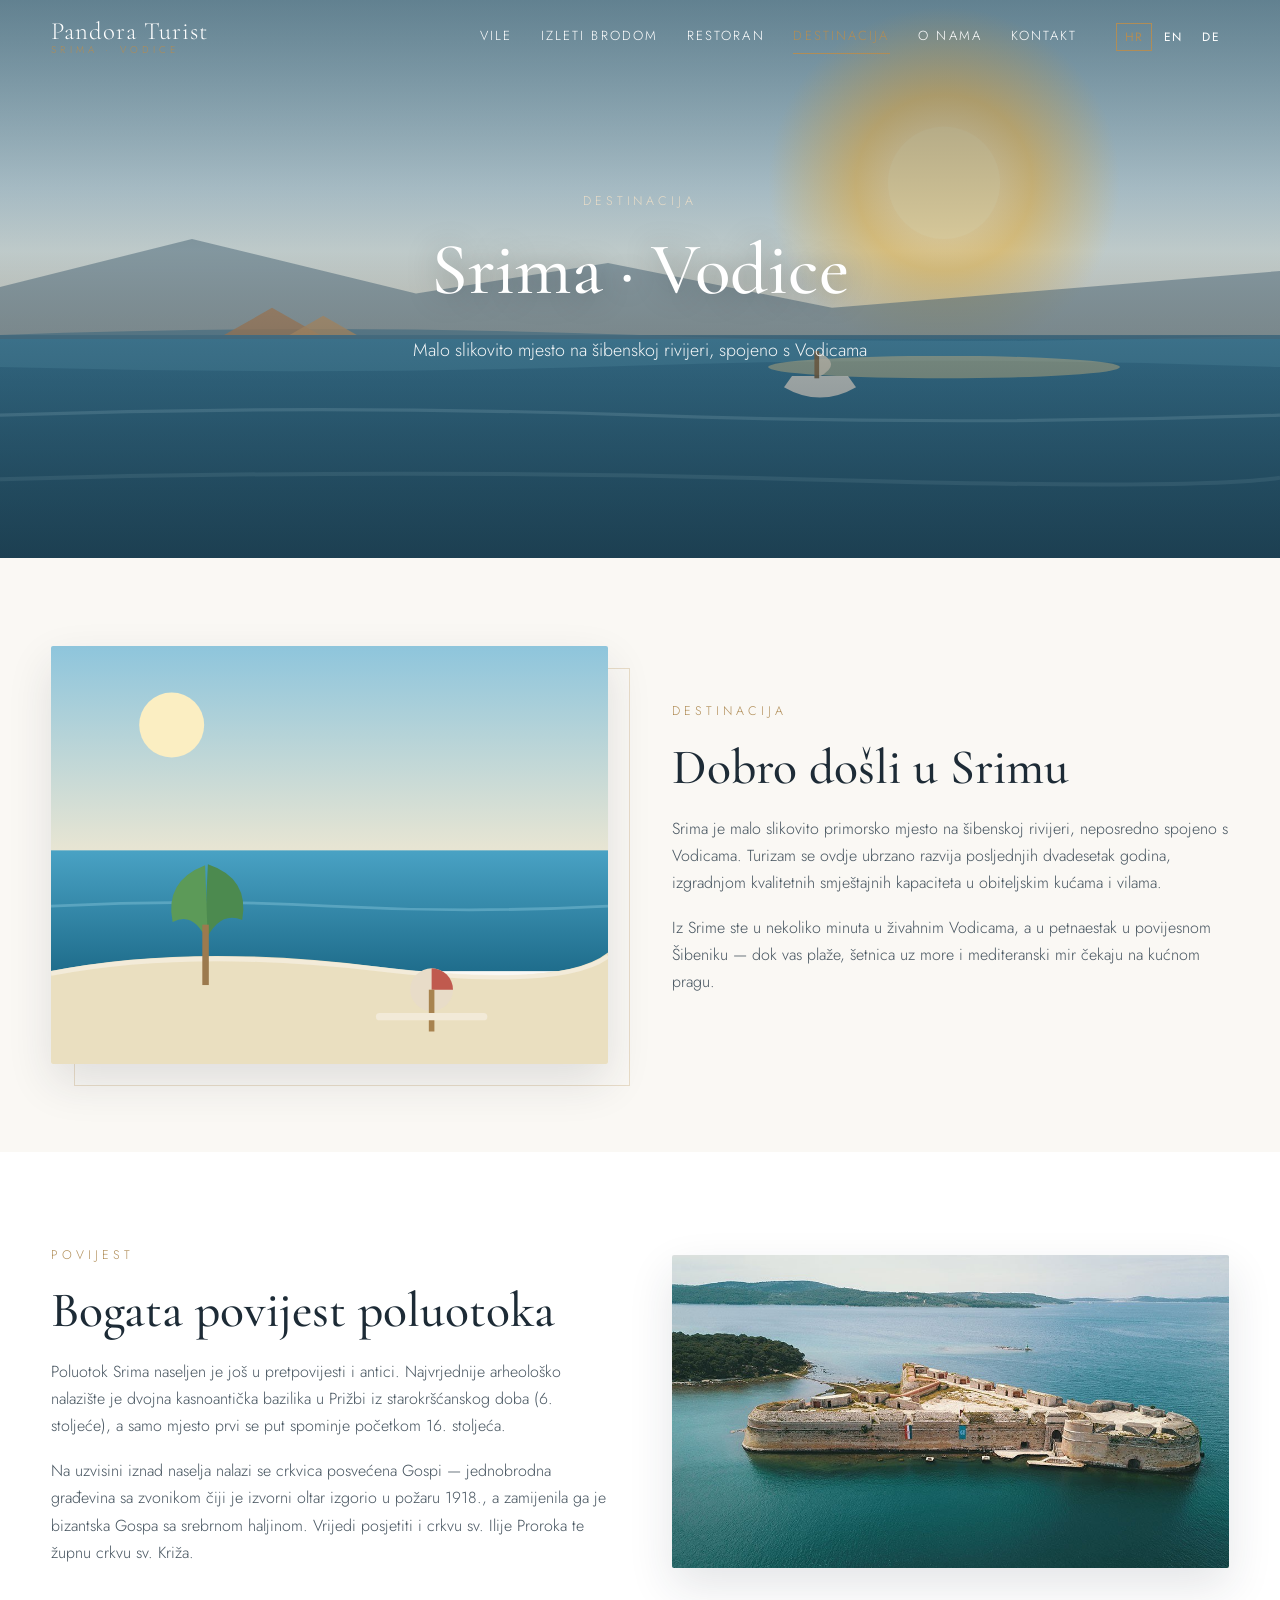
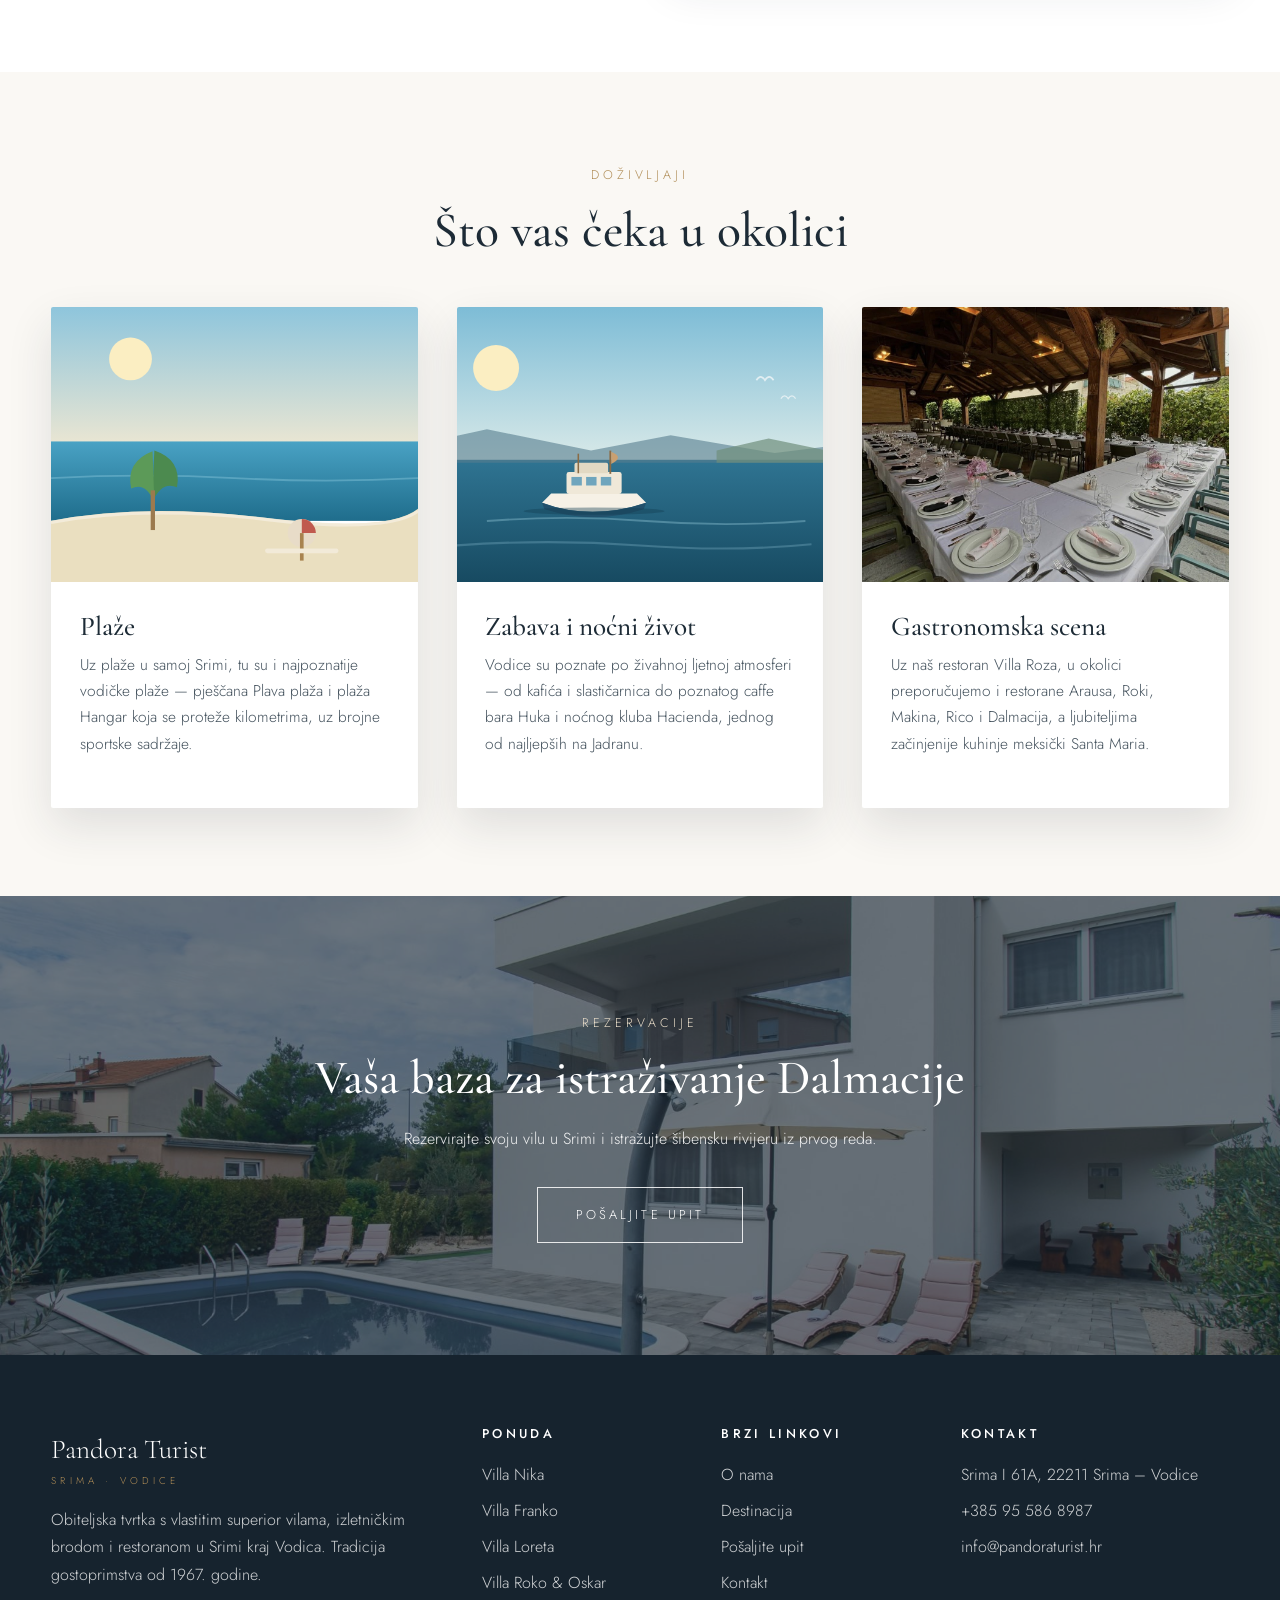
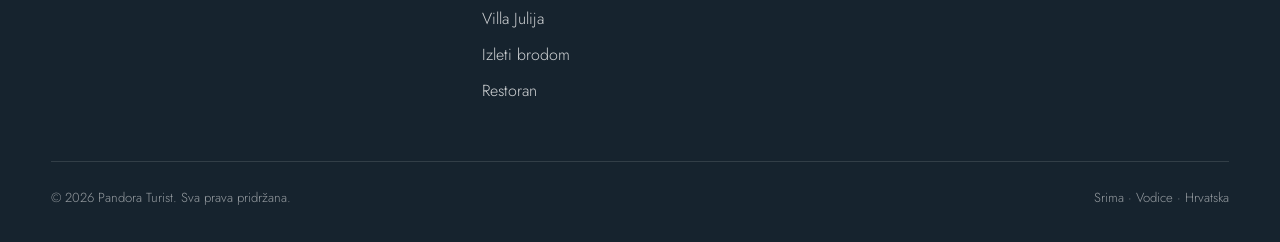
==== destinacija.html @ 19f094d0 "Dodane stranice Destinacija Srima-Vodice i O nama - destinacija.html: o Srimi, povijest poluotoka (b" ====
<!DOCTYPE html>
<html lang="hr">
<head>
  <meta charset="UTF-8">
  <meta name="viewport" content="width=device-width, initial-scale=1.0">
  <title>Destinacija Srima – Vodice | Pandora Turist</title>
  <meta name="description" content="Upoznajte Srimu i Vodice: povijest poluotoka, starokršćanska bazilika u Prižbi, plaže Plava plaža i Hangar, zabava, noćni život i gastronomska ponuda.">
  <link rel="icon" href="data:image/svg+xml,%3Csvg xmlns='http://www.w3.org/2000/svg' viewBox='0 0 32 32'%3E%3Crect width='32' height='32' fill='%2316232e'/%3E%3Ctext x='16' y='23' font-family='Georgia' font-size='20' fill='%23b08d57' text-anchor='middle'%3EP%3C/text%3E%3C/svg%3E">
  <link rel="preconnect" href="https://fonts.googleapis.com">
  <link rel="preconnect" href="https://fonts.gstatic.com" crossorigin>
  <link href="https://fonts.googleapis.com/css2?family=Cormorant+Garamond:ital,wght@0,400;0,500;0,600;1,400&family=Jost:wght@300;400;500&display=swap" rel="stylesheet">
  <link rel="stylesheet" href="css/style.css">
</head>
<body>

  <header class="site-header">
    <div class="container header-inner">
      <a class="brand" href="index.html">
        <span class="brand-name">Pandora Turist</span>
        <span class="brand-sub">Srima · Vodice</span>
      </a>
      <nav class="main-nav" id="main-nav">
        <a href="index.html#vile" data-i18n="nav.villas">Vile</a>
        <a href="izleti-brodom.html" data-i18n="nav.boat">Izleti brodom</a>
        <a href="restoran-villa-roza.html" data-i18n="nav.restaurant">Restoran</a>
        <a href="destinacija.html" class="active" data-i18n="nav.dest">Destinacija</a>
        <a href="o-nama.html" data-i18n="nav.about">O nama</a>
        <a href="index.html#kontakt" data-i18n="nav.contact">Kontakt</a>
        <div class="lang-switch">
          <button type="button" data-lang="hr">HR</button>
          <button type="button" data-lang="en">EN</button>
          <button type="button" data-lang="de">DE</button>
        </div>
      </nav>
      <button class="nav-toggle" aria-label="Izbornik">☰</button>
    </div>
  </header>

  <section class="hero hero-page">
    <div class="hero-media">
      <img src="assets/img/hero-srima.svg" alt="More u Srimi">
    </div>
    <div class="hero-content">
      <span class="eyebrow" data-i18n="nav.dest">Destinacija</span>
      <h1>Srima · Vodice</h1>
      <p data-i18n="dp.hero.sub">Malo slikovito mjesto na šibenskoj rivijeri, spojeno s Vodicama</p>
    </div>
  </section>

  <section>
    <div class="container split reveal">
      <div class="media">
        <div class="frame"><img src="assets/img/beach.svg" alt="Plaža u Srimi" loading="lazy"></div>
      </div>
      <div class="text">
        <span class="eyebrow" data-i18n="nav.dest">Destinacija</span>
        <h2 class="section-title" data-i18n="dp.intro.title">Dobro došli u Srimu</h2>
        <p data-i18n="dp.intro.p1">Srima je malo slikovito primorsko mjesto na šibenskoj rivijeri, neposredno spojeno s Vodicama. Turizam se ovdje ubrzano razvija posljednjih dvadesetak godina, izgradnjom kvalitetnih smještajnih kapaciteta u obiteljskim kućama i vilama.</p>
        <p data-i18n="dp.intro.p2">Iz Srime ste u nekoliko minuta u živahnim Vodicama, a u petnaestak u povijesnom Šibeniku — dok vas plaže, šetnica uz more i mediteranski mir čekaju na kućnom pragu.</p>
      </div>
    </div>
  </section>

  <section style="background:#fff;">
    <div class="container split reverse reveal">
      <div class="media">
        <div class="frame"><img src="assets/img/izleti/tvrdava-sv-nikole.jpg" alt="Tvrđava sv. Nikole" loading="lazy"></div>
      </div>
      <div class="text">
        <span class="eyebrow" data-i18n="dp.hist.eyebrow">Povijest</span>
        <h2 class="section-title" data-i18n="dp.hist.title">Bogata povijest poluotoka</h2>
        <p data-i18n="dp.hist.p1">Poluotok Srima naseljen je još u pretpovijesti i antici. Najvrjednije arheološko nalazište je dvojna kasnoantička bazilika u Prižbi iz starokršćanskog doba (6. stoljeće), a samo mjesto prvi se put spominje početkom 16. stoljeća.</p>
        <p data-i18n="dp.hist.p2">Na uzvisini iznad naselja nalazi se crkvica posvećena Gospi — jednobrodna građevina sa zvonikom čiji je izvorni oltar izgorio u požaru 1918., a zamijenila ga je bizantska Gospa sa srebrnom haljinom. Vrijedi posjetiti i crkvu sv. Ilije Proroka te župnu crkvu sv. Križa.</p>
      </div>
    </div>
  </section>

  <section>
    <div class="container">
      <div class="center reveal">
        <span class="eyebrow" data-i18n="dp.exp.eyebrow">Doživljaji</span>
        <h2 class="section-title" data-i18n="dp.exp.title">Što vas čeka u okolici</h2>
      </div>
      <div class="cards">
        <article class="card reveal">
          <div class="card-media"><img src="assets/img/beach.svg" alt="Plaže u Vodicama" loading="lazy"></div>
          <div class="card-body">
            <h3 data-i18n="dp.c1.title">Plaže</h3>
            <p data-i18n="dp.c1.text">Uz plaže u samoj Srimi, tu su i najpoznatije vodičke plaže — pješčana Plava plaža i plaža Hangar koja se proteže kilometrima, uz brojne sportske sadržaje.</p>
          </div>
        </article>
        <article class="card reveal">
          <div class="card-media"><img src="assets/img/boat.svg" alt="Zabava u Vodicama" loading="lazy"></div>
          <div class="card-body">
            <h3 data-i18n="dp.c2.title">Zabava i noćni život</h3>
            <p data-i18n="dp.c2.text">Vodice su poznate po živahnoj ljetnoj atmosferi — od kafića i slastičarnica do poznatog caffe bara Huka i noćnog kluba Hacienda, jednog od najljepših na Jadranu.</p>
          </div>
        </article>
        <article class="card reveal">
          <div class="card-media"><img src="assets/img/restoran/terasa.jpg" alt="Gastronomija u Srimi" loading="lazy"></div>
          <div class="card-body">
            <h3 data-i18n="dp.c3.title">Gastronomska scena</h3>
            <p data-i18n="dp.c3.text">Uz naš restoran Villa Roza, u okolici preporučujemo i restorane Arausa, Roki, Makina, Rico i Dalmacija, a ljubiteljima začinjenije kuhinje meksički Santa Maria.</p>
          </div>
        </article>
      </div>
    </div>
  </section>

  <section class="dark-band">
    <div class="band-media">
      <img src="assets/img/nika/nika-01.jpg" alt="Villa s bazenom u Srimi" loading="lazy">
    </div>
    <div class="container reveal">
      <span class="eyebrow" data-i18n="book.eyebrow">Rezervacije</span>
      <h2 data-i18n="dp.cta.title">Vaša baza za istraživanje Dalmacije</h2>
      <p data-i18n="dp.cta.text">Rezervirajte svoju vilu u Srimi i istražujte šibensku rivijeru iz prvog reda.</p>
      <a class="btn btn-light" href="index.html#upit" data-i18n="nav.book">Pošaljite upit</a>
    </div>
  </section>

  <footer class="site-footer">
    <div class="container">
      <div class="footer-grid">
        <div>
          <span class="brand-name">Pandora Turist</span>
          <span class="brand-sub">Srima · Vodice</span>
          <p data-i18n="footer.blurb">Obiteljska tvrtka s vlastitim superior vilama, izletničkim brodom i restoranom u Srimi kraj Vodica. Tradicija gostoprimstva od 1967. godine.</p>
        </div>
        <div>
          <h4 data-i18n="footer.offer">Ponuda</h4>
          <ul>
            <li><a href="villa-nika.html">Villa Nika</a></li>
            <li><a href="villa-franko.html">Villa Franko</a></li>
            <li><a href="villa-loreta.html">Villa Loreta</a></li>
            <li><a href="villa-roko-i-oscar.html">Villa Roko &amp; Oskar</a></li>
            <li><a href="villa-julija.html">Villa Julija</a></li>
            <li><a href="izleti-brodom.html" data-i18n="nav.boat">Izleti brodom</a></li>
            <li><a href="restoran-villa-roza.html" data-i18n="nav.restaurant">Restoran</a></li>
          </ul>
        </div>
        <div>
          <h4 data-i18n="footer.links">Brzi linkovi</h4>
          <ul>
            <li><a href="o-nama.html" data-i18n="nav.about">O nama</a></li>
            <li><a href="destinacija.html" data-i18n="nav.dest">Destinacija</a></li>
            <li><a href="index.html#upit" data-i18n="nav.book">Pošaljite upit</a></li>
            <li><a href="index.html#kontakt" data-i18n="nav.contact">Kontakt</a></li>
          </ul>
        </div>
        <div>
          <h4 data-i18n="footer.contact">Kontakt</h4>
          <ul>
            <li>Srima I 61A, 22211 Srima – Vodice</li>
            <li><a href="tel:+385955868987">+385 95 586 8987</a></li>
            <li><a href="mailto:info@pandoraturist.hr">info@pandoraturist.hr</a></li>
          </ul>
        </div>
      </div>
      <div class="footer-bottom">
        <span>© <span id="year">2026</span> Pandora Turist. <span data-i18n="footer.rights">Sva prava pridržana.</span></span>
        <span>Srima · Vodice · Hrvatska</span>
      </div>
    </div>
  </footer>

  <script src="js/translations.js"></script>
  <script src="js/main.js"></script>
</body>
</html>
---- css/style.css ----
/* ============================================================
   Pandora Turist — elegantno svijetli dizajn (uzor: Amadria Park)
   ============================================================ */

:root {
  --cream: #faf8f4;
  --white: #ffffff;
  --ink: #1d2b36;
  --ink-soft: #45535e;
  --gold: #b08d57;
  --gold-dark: #96733f;
  --gold-light: #e8dcc8;
  --sea: #2e6f8e;
  --line: #e6dfd3;
  --shadow: 0 18px 45px rgba(29, 43, 54, 0.12);
  --font-serif: "Cormorant Garamond", Georgia, serif;
  --font-sans: "Jost", "Segoe UI", Helvetica, Arial, sans-serif;
}

*, *::before, *::after { box-sizing: border-box; margin: 0; padding: 0; }

html { scroll-behavior: smooth; }

body {
  font-family: var(--font-sans);
  font-weight: 300;
  color: var(--ink);
  background: var(--cream);
  line-height: 1.7;
  -webkit-font-smoothing: antialiased;
}

img, svg { max-width: 100%; display: block; }

a { color: inherit; text-decoration: none; }

h1, h2, h3, h4 { font-family: var(--font-serif); font-weight: 500; line-height: 1.15; }

.container { width: min(1180px, 92%); margin: 0 auto; }

/* ---------- Oznake i naslovi sekcija ---------- */

.eyebrow {
  display: inline-block;
  font-size: 0.78rem;
  letter-spacing: 0.32em;
  text-transform: uppercase;
  color: var(--gold);
  margin-bottom: 1rem;
}

.section-title { font-size: clamp(2rem, 4.2vw, 3.1rem); margin-bottom: 1.2rem; }

.section-lead { max-width: 640px; color: var(--ink-soft); font-size: 1.06rem; }

.center { text-align: center; }
.center .section-lead { margin-inline: auto; }

section { padding: 5.5rem 0; }

/* ---------- Zaglavlje ---------- */

.site-header {
  position: fixed;
  inset: 0 0 auto 0;
  z-index: 100;
  padding: 1.1rem 0;
  transition: background 0.35s ease, box-shadow 0.35s ease, padding 0.35s ease;
  color: var(--white);
}

.site-header.solid {
  background: rgba(250, 248, 244, 0.97);
  color: var(--ink);
  box-shadow: 0 2px 24px rgba(29, 43, 54, 0.08);
  padding: 0.65rem 0;
}

.header-inner { display: flex; align-items: center; justify-content: space-between; gap: 1.5rem; }

.brand { display: flex; flex-direction: column; line-height: 1.1; }
.brand .brand-name { font-family: var(--font-serif); font-size: 1.55rem; letter-spacing: 0.04em; }
.brand .brand-sub { font-size: 0.62rem; letter-spacing: 0.42em; text-transform: uppercase; color: var(--gold); }

.main-nav { display: flex; align-items: center; gap: 1.8rem; }

.main-nav a {
  font-size: 0.82rem;
  letter-spacing: 0.16em;
  text-transform: uppercase;
  padding: 0.35rem 0;
  border-bottom: 1px solid transparent;
  transition: border-color 0.25s ease, color 0.25s ease;
}

.main-nav a:hover, .main-nav a.active { border-color: var(--gold); color: var(--gold); }

.lang-switch { display: flex; gap: 0.15rem; margin-left: 0.6rem; }

.lang-switch button {
  font-family: var(--font-sans);
  font-size: 0.75rem;
  letter-spacing: 0.1em;
  background: none;
  border: 1px solid transparent;
  color: inherit;
  padding: 0.25rem 0.5rem;
  cursor: pointer;
  transition: all 0.25s ease;
}

.lang-switch button.active { border-color: var(--gold); color: var(--gold); }
.lang-switch button:hover { color: var(--gold); }

.nav-toggle {
  display: none;
  background: none;
  border: none;
  color: inherit;
  font-size: 1.6rem;
  cursor: pointer;
  line-height: 1;
}

/* ---------- Gumbi ---------- */

.btn {
  display: inline-block;
  font-size: 0.8rem;
  letter-spacing: 0.24em;
  text-transform: uppercase;
  padding: 1rem 2.4rem;
  border: 1px solid var(--gold);
  color: var(--gold-dark);
  background: transparent;
  cursor: pointer;
  transition: all 0.3s ease;
  font-family: var(--font-sans);
}

.btn:hover { background: var(--gold); color: var(--white); }

.btn.btn-solid { background: var(--gold); color: var(--white); }
.btn.btn-solid:hover { background: var(--gold-dark); border-color: var(--gold-dark); }

.btn.btn-light { border-color: rgba(255, 255, 255, 0.85); color: var(--white); }
.btn.btn-light:hover { background: var(--white); color: var(--ink); }

/* ---------- Hero ---------- */

.hero {
  position: relative;
  min-height: 100vh;
  display: flex;
  align-items: center;
  justify-content: center;
  text-align: center;
  color: var(--white);
  padding: 0;
  overflow: hidden;
}

.hero-media { position: absolute; inset: 0; }
.hero-media img, .hero-media svg { width: 100%; height: 100%; object-fit: cover; }

.hero::after {
  content: "";
  position: absolute;
  inset: 0;
  background: linear-gradient(180deg, rgba(20, 34, 45, 0.45) 0%, rgba(20, 34, 45, 0.15) 45%, rgba(20, 34, 45, 0.55) 100%);
}

.hero-content { position: relative; z-index: 2; width: min(860px, 92%); padding: 7rem 0 5rem; }

.hero-content .eyebrow { color: var(--gold-light); }

.hero-content h1 {
  font-size: clamp(2.6rem, 6.5vw, 4.6rem);
  font-weight: 500;
  margin-bottom: 1.4rem;
  text-shadow: 0 2px 30px rgba(0, 0, 0, 0.35);
}

.hero-content p { font-size: 1.12rem; max-width: 620px; margin: 0 auto 2.4rem; opacity: 0.94; }

.hero-actions { display: flex; gap: 1rem; justify-content: center; flex-wrap: wrap; }

.hero-scroll {
  position: absolute;
  bottom: 2rem;
  left: 50%;
  transform: translateX(-50%);
  z-index: 2;
  color: var(--white);
  font-size: 0.7rem;
  letter-spacing: 0.3em;
  text-transform: uppercase;
  opacity: 0.85;
}

.hero-scroll::after {
  content: "";
  display: block;
  width: 1px;
  height: 42px;
  background: var(--white);
  margin: 0.6rem auto 0;
  animation: drop 2s infinite;
}

@keyframes drop {
  0% { transform: scaleY(0); transform-origin: top; }
  50% { transform: scaleY(1); transform-origin: top; }
  51% { transform-origin: bottom; }
  100% { transform: scaleY(0); transform-origin: bottom; }
}

/* Niži hero za podstranice */
.hero.hero-page { min-height: 62vh; }

/* ---------- Traka s isticanjima ---------- */

.highlights { background: var(--white); border-bottom: 1px solid var(--line); padding: 2.6rem 0; }

.highlights-grid {
  display: grid;
  grid-template-columns: repeat(auto-fit, minmax(200px, 1fr));
  gap: 2rem;
  text-align: center;
}

.highlight .num { font-family: var(--font-serif); font-size: 2.3rem; color: var(--gold-dark); }
.highlight .label { font-size: 0.78rem; letter-spacing: 0.22em; text-transform: uppercase; color: var(--ink-soft); }

/* ---------- Sekcija o nama (podijeljena) ---------- */

.split { display: grid; grid-template-columns: 1fr 1fr; gap: 4rem; align-items: center; }

.split .media { position: relative; }

.split .media .frame {
  box-shadow: var(--shadow);
  border-radius: 2px;
  overflow: hidden;
}

.split .media::before {
  content: "";
  position: absolute;
  inset: 1.4rem -1.4rem -1.4rem 1.4rem;
  border: 1px solid var(--gold-light);
  z-index: -1;
}

.split.reverse .media { order: 2; }
.split.reverse .media::before { inset: 1.4rem 1.4rem -1.4rem -1.4rem; }

.split .text p { color: var(--ink-soft); margin-bottom: 1.1rem; }

.split .text .btn { margin-top: 1rem; }

/* ---------- Kartice vila ---------- */

.cards { display: grid; grid-template-columns: repeat(auto-fit, minmax(300px, 1fr)); gap: 2.4rem; margin-top: 3rem; }

.card {
  background: var(--white);
  box-shadow: var(--shadow);
  border-radius: 2px;
  overflow: hidden;
  display: flex;
  flex-direction: column;
  transition: transform 0.35s ease;
}

.card:hover { transform: translateY(-6px); }

.card .card-media { position: relative; aspect-ratio: 4 / 3; overflow: hidden; }
.card .card-media img, .card .card-media svg { width: 100%; height: 100%; object-fit: cover; transition: transform 0.6s ease; }
.card:hover .card-media img, .card:hover .card-media svg { transform: scale(1.05); }

.card .card-tag {
  position: absolute;
  top: 1rem;
  left: 1rem;
  background: rgba(250, 248, 244, 0.94);
  color: var(--gold-dark);
  font-size: 0.68rem;
  letter-spacing: 0.24em;
  text-transform: uppercase;
  padding: 0.4rem 0.9rem;
}

.card .card-body { padding: 1.8rem 1.8rem 2rem; display: flex; flex-direction: column; flex: 1; }

.card h3 { font-size: 1.7rem; margin-bottom: 0.6rem; }

.card p { color: var(--ink-soft); font-size: 0.97rem; margin-bottom: 1.2rem; flex: 1; }

.card .card-meta {
  display: flex;
  flex-wrap: wrap;
  gap: 0.9rem;
  font-size: 0.78rem;
  letter-spacing: 0.08em;
  text-transform: uppercase;
  color: var(--gold-dark);
  border-top: 1px solid var(--line);
  padding-top: 1rem;
  margin-bottom: 1.4rem;
}

.card .btn { align-self: flex-start; padding: 0.8rem 1.8rem; }

/* ---------- Lista pogodnosti ---------- */

.feature-list { list-style: none; display: grid; grid-template-columns: repeat(auto-fit, minmax(230px, 1fr)); gap: 0.9rem 2rem; margin: 1.6rem 0; }

.feature-list li { padding-left: 1.6rem; position: relative; color: var(--ink-soft); }

.feature-list li::before { content: "—"; position: absolute; left: 0; color: var(--gold); }

/* ---------- Tamna sekcija (brod / CTA) ---------- */

.dark-band {
  position: relative;
  color: var(--white);
  text-align: center;
  padding: 7rem 0;
  overflow: hidden;
}

.dark-band .band-media { position: absolute; inset: 0; }
.dark-band .band-media img, .dark-band .band-media svg { width: 100%; height: 100%; object-fit: cover; }

.dark-band::after { content: ""; position: absolute; inset: 0; background: rgba(21, 37, 49, 0.62); }

.dark-band .container { position: relative; z-index: 2; }

.dark-band .eyebrow { color: var(--gold-light); }
.dark-band h2 { font-size: clamp(2rem, 4vw, 3rem); margin-bottom: 1.2rem; }
.dark-band p { max-width: 640px; margin: 0 auto 2.2rem; opacity: 0.92; }

/* ---------- Galerija ---------- */

.gallery-grid {
  display: grid;
  grid-template-columns: repeat(4, 1fr);
  grid-auto-rows: 220px;
  gap: 1rem;
  margin-top: 3rem;
}

.gallery-grid .g-item { overflow: hidden; border-radius: 2px; }
.gallery-grid .g-item img, .gallery-grid .g-item svg { width: 100%; height: 100%; object-fit: cover; transition: transform 0.6s ease; }
.gallery-grid .g-item:hover img, .gallery-grid .g-item:hover svg { transform: scale(1.07); }
.gallery-grid .g-wide { grid-column: span 2; }

/* ---------- Recenzije ---------- */

.quotes { background: var(--white); border-block: 1px solid var(--line); }

.quotes-grid { display: grid; grid-template-columns: repeat(auto-fit, minmax(280px, 1fr)); gap: 2.5rem; margin-top: 3rem; }

.quote { text-align: center; padding: 0 1rem; }
.quote .stars { color: var(--gold); letter-spacing: 0.3em; margin-bottom: 1rem; }
.quote p { font-family: var(--font-serif); font-size: 1.25rem; font-style: italic; margin-bottom: 1rem; }
.quote cite { font-style: normal; font-size: 0.8rem; letter-spacing: 0.2em; text-transform: uppercase; color: var(--ink-soft); }

/* ---------- Forma za upite ---------- */

.booking { background: var(--cream); }

.booking-box {
  background: var(--white);
  box-shadow: var(--shadow);
  border-radius: 2px;
  padding: 3rem;
  margin-top: 3rem;
}

.form-grid { display: grid; grid-template-columns: repeat(2, 1fr); gap: 1.4rem; }

.form-field { display: flex; flex-direction: column; gap: 0.4rem; }
.form-field.full { grid-column: 1 / -1; }

.form-field label { font-size: 0.75rem; letter-spacing: 0.2em; text-transform: uppercase; color: var(--ink-soft); }

.form-field input, .form-field select, .form-field textarea {
  font-family: var(--font-sans);
  font-size: 1rem;
  font-weight: 300;
  color: var(--ink);
  background: var(--cream);
  border: 1px solid var(--line);
  padding: 0.85rem 1rem;
  border-radius: 2px;
  transition: border-color 0.25s ease;
}

.form-field input:focus, .form-field select:focus, .form-field textarea:focus { outline: none; border-color: var(--gold); }

.form-actions { grid-column: 1 / -1; display: flex; align-items: center; gap: 1.4rem; flex-wrap: wrap; margin-top: 0.6rem; }

.form-note { font-size: 0.85rem; color: var(--ink-soft); }

/* ---------- Kontakt ---------- */

.contact-grid { display: grid; grid-template-columns: repeat(auto-fit, minmax(240px, 1fr)); gap: 2.5rem; margin-top: 3rem; }

.contact-item h3 { font-size: 1.3rem; margin-bottom: 0.5rem; }
.contact-item p, .contact-item a { color: var(--ink-soft); }
.contact-item a:hover { color: var(--gold-dark); }

/* ---------- Podnožje ---------- */

.site-footer { background: #16232e; color: rgba(255, 255, 255, 0.8); padding: 4.5rem 0 2rem; }

.footer-grid { display: grid; grid-template-columns: 2fr 1fr 1fr 1.4fr; gap: 3rem; margin-bottom: 3rem; }

.site-footer h4 { color: var(--white); font-family: var(--font-sans); font-size: 0.8rem; letter-spacing: 0.26em; text-transform: uppercase; margin-bottom: 1.2rem; }

.site-footer .brand-name { font-family: var(--font-serif); font-size: 1.7rem; color: var(--white); }
.site-footer .brand-sub { font-size: 0.62rem; letter-spacing: 0.42em; text-transform: uppercase; color: var(--gold); display: block; margin-bottom: 1rem; }

.site-footer ul { list-style: none; }
.site-footer li { margin-bottom: 0.55rem; }
.site-footer a:hover { color: var(--gold-light); }

.footer-bottom {
  border-top: 1px solid rgba(255, 255, 255, 0.12);
  padding-top: 1.6rem;
  display: flex;
  justify-content: space-between;
  flex-wrap: wrap;
  gap: 1rem;
  font-size: 0.82rem;
  color: rgba(255, 255, 255, 0.55);
}

/* ---------- Animacija pri skrolanju ---------- */

.reveal { opacity: 0; transform: translateY(28px); transition: opacity 0.8s ease, transform 0.8s ease; }
.reveal.visible { opacity: 1; transform: none; }

/* ---------- Responzivno ---------- */

@media (max-width: 900px) {
  .split, .split.reverse { grid-template-columns: 1fr; gap: 2.5rem; }
  .split.reverse .media { order: 0; }
  .footer-grid { grid-template-columns: 1fr 1fr; }
  .gallery-grid { grid-template-columns: repeat(2, 1fr); grid-auto-rows: 190px; }
  .form-grid { grid-template-columns: 1fr; }
  .booking-box { padding: 2rem 1.4rem; }

  .nav-toggle { display: block; }

  .main-nav {
    position: fixed;
    inset: 0;
    background: rgba(22, 35, 46, 0.97);
    color: var(--white);
    flex-direction: column;
    justify-content: center;
    gap: 1.6rem;
    font-size: 1.1rem;
    transform: translateY(-100%);
    transition: transform 0.4s ease;
  }

  .main-nav.open { transform: none; }
  .main-nav a { font-size: 1rem; }
  .lang-switch { margin: 1rem 0 0; }
}

@media (max-width: 560px) {
  .footer-grid { grid-template-columns: 1fr; }
  .gallery-grid { grid-template-columns: 1fr; }
  .hero-content h1 { font-size: 2.4rem; }
  section { padding: 4rem 0; }
}
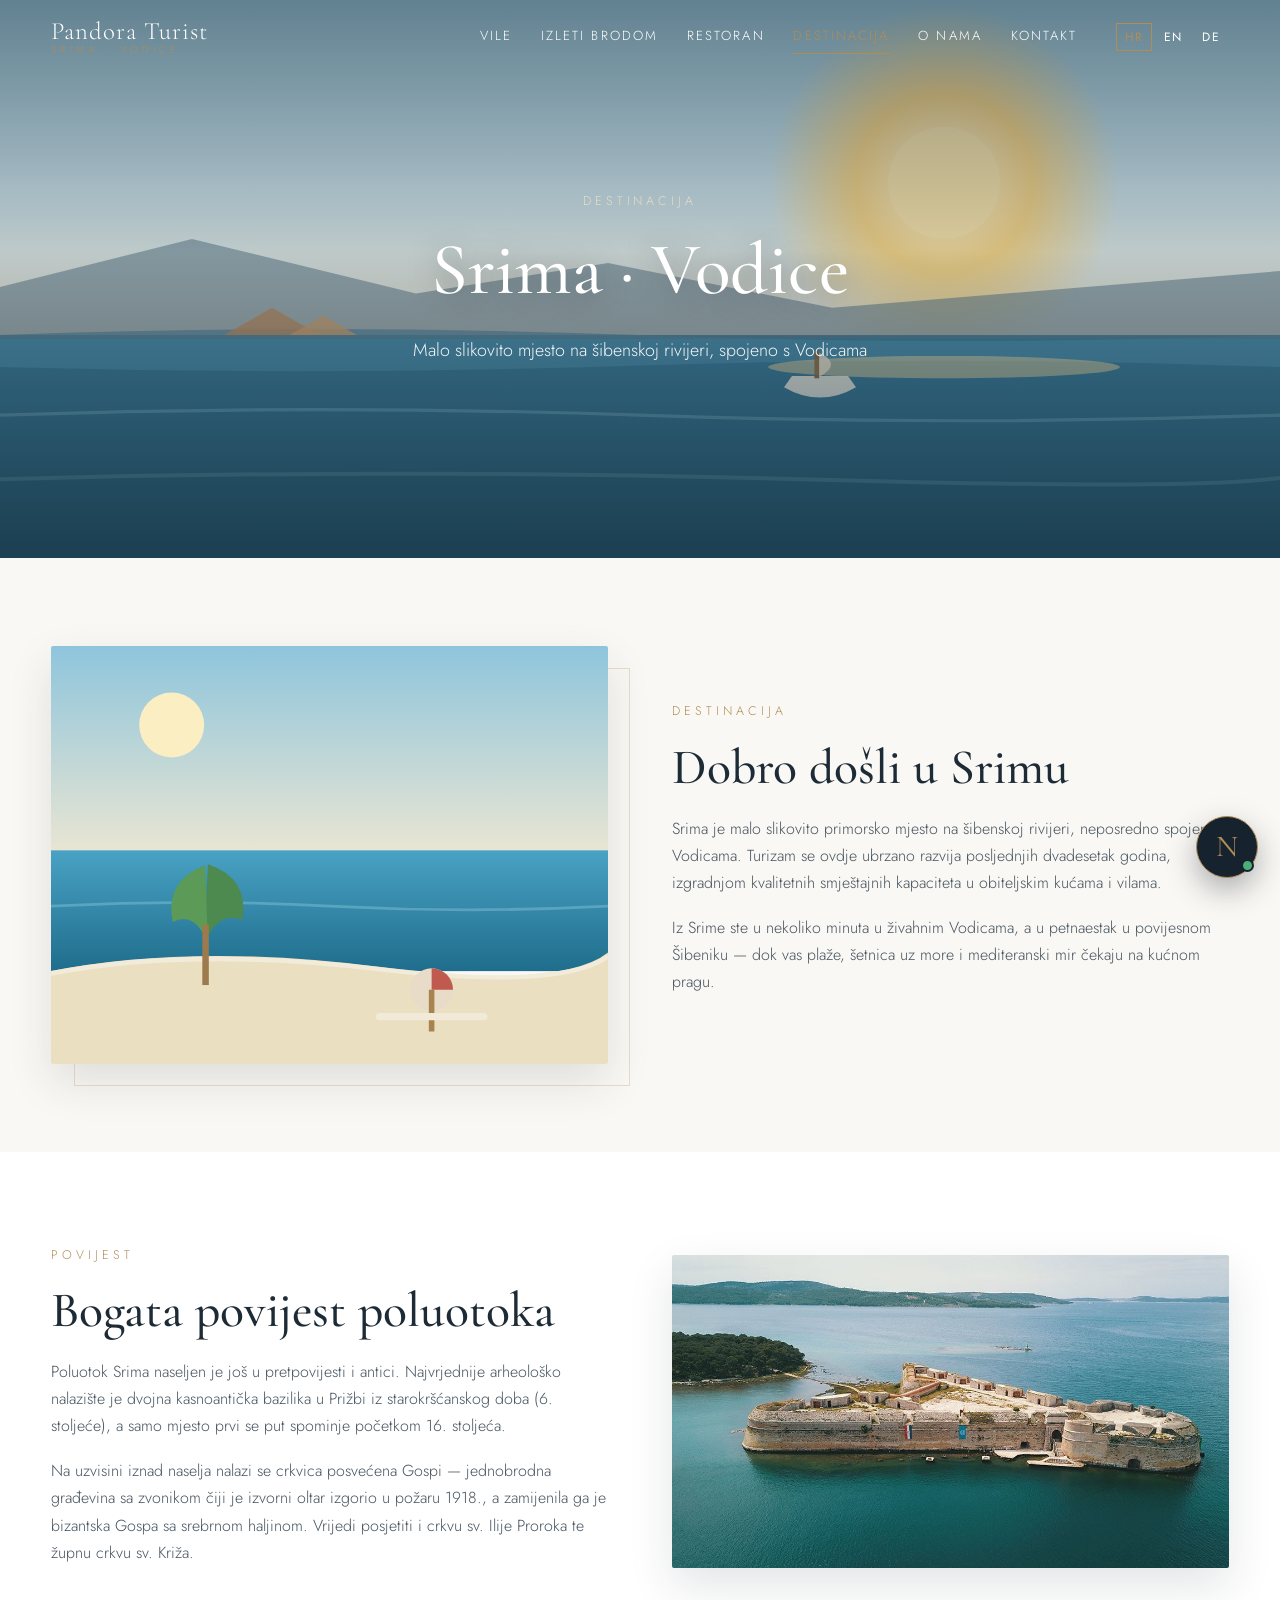
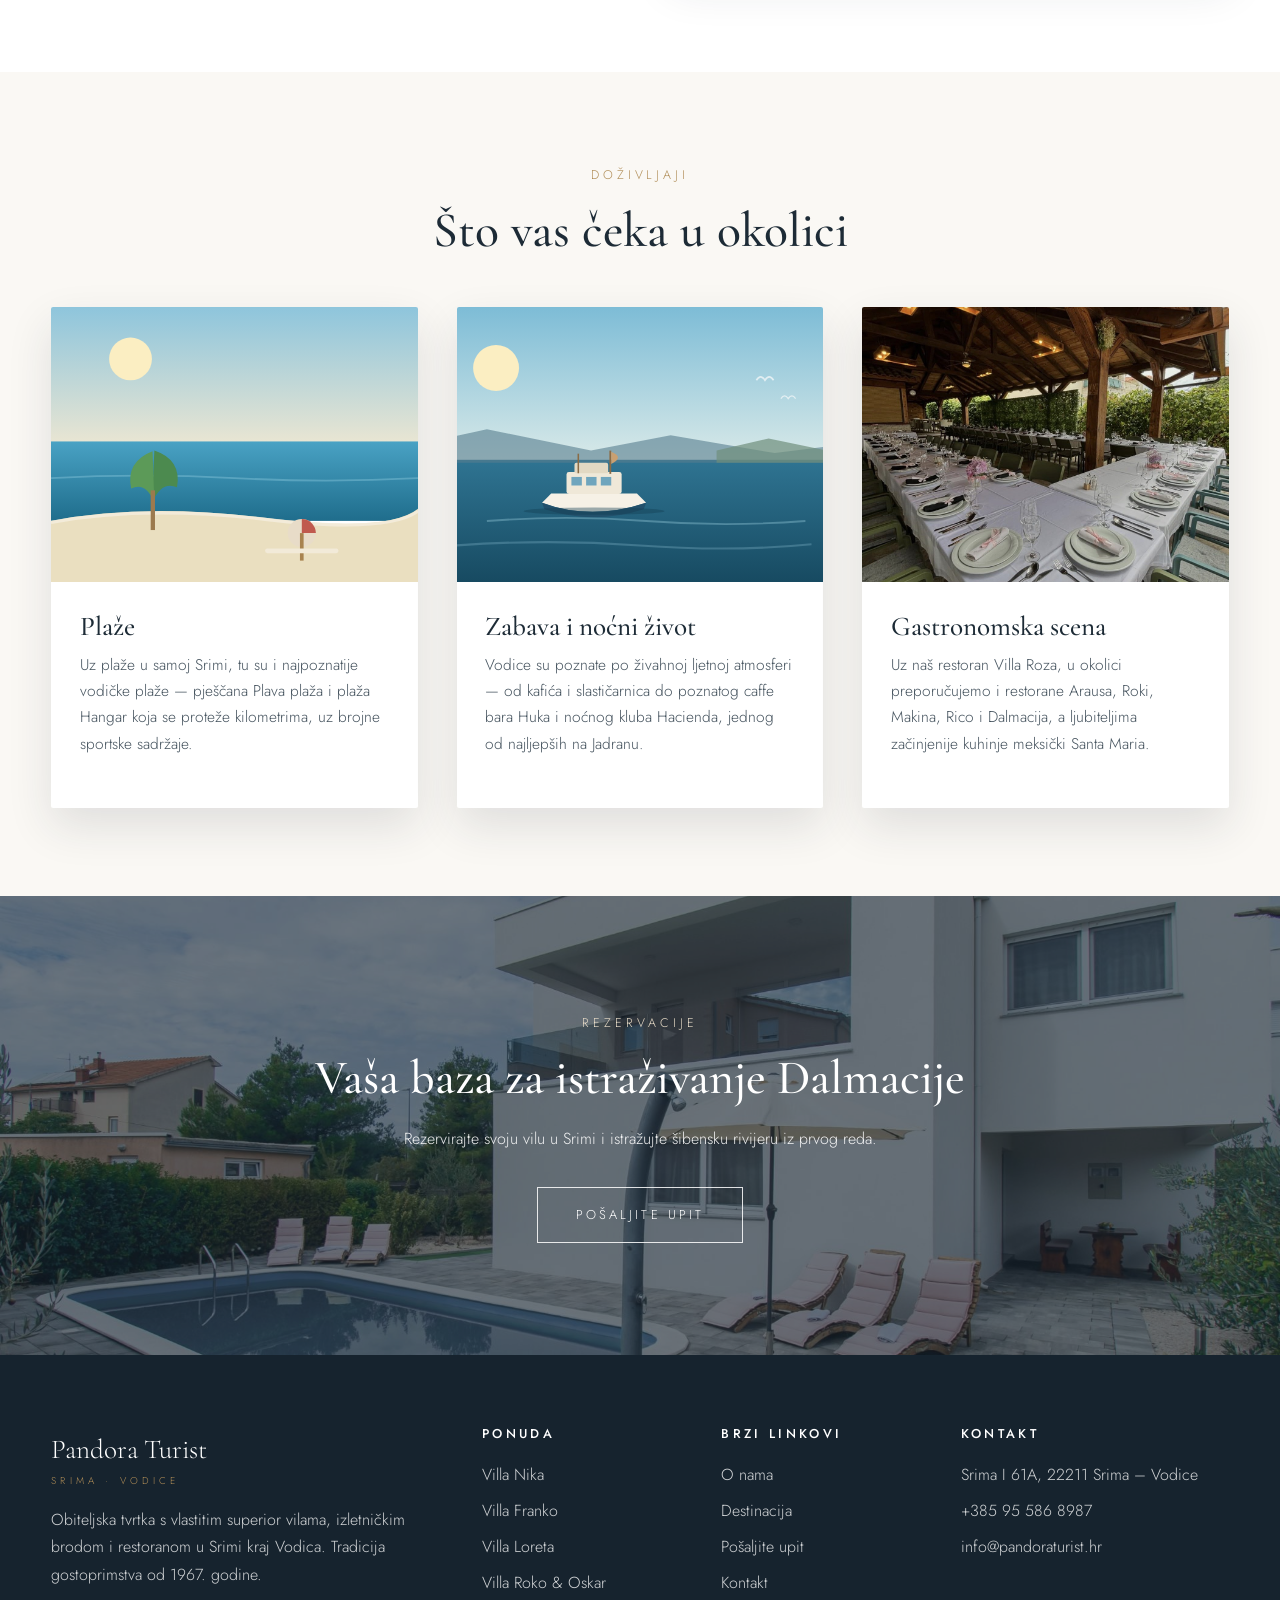
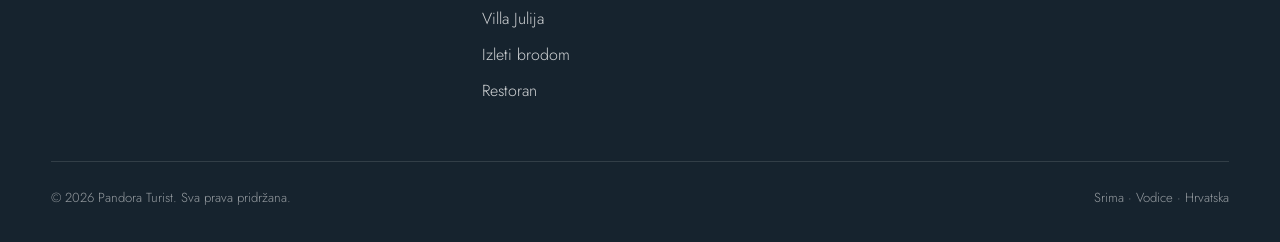
==== commit dad35da6: "Chatbot Nika — virtualna asistentica na svim stranicama - Plutajući gumb s avatarom i oblačićem pozd" ====
--- a/destinacija.html
+++ b/destinacija.html
@@ -10,6 +10,7 @@
   <link rel="preconnect" href="https://fonts.gstatic.com" crossorigin>
   <link href="https://fonts.googleapis.com/css2?family=Cormorant+Garamond:ital,wght@0,400;0,500;0,600;1,400&family=Jost:wght@300;400;500&display=swap" rel="stylesheet">
   <link rel="stylesheet" href="css/style.css">
+  <link rel="stylesheet" href="css/nika.css">
 </head>
 <body>
 
@@ -166,5 +167,6 @@
 
   <script src="js/translations.js"></script>
   <script src="js/main.js"></script>
+  <script src="js/nika.js"></script>
 </body>
 </html>
--- a/css/style.css
+++ b/css/style.css
@@ -58,6 +58,57 @@
 
 section { padding: 5.5rem 0; }
 
+/* ---------- Ekran dobrodošlice ---------- */
+
+.welcome-screen {
+  position: fixed;
+  inset: 0;
+  z-index: 1000;
+  background: #16232e;
+  display: flex;
+  align-items: center;
+  justify-content: center;
+  text-align: center;
+  transition: opacity 0.6s ease;
+}
+
+.welcome-screen.hide { opacity: 0; pointer-events: none; }
+
+.welcome-inner .brand-sub {
+  display: block;
+  font-size: 0.72rem;
+  letter-spacing: 0.42em;
+  text-transform: uppercase;
+  color: var(--gold);
+  margin-bottom: 1.2rem;
+  animation: welcome-fade 0.9s ease both;
+}
+
+.welcome-inner h2 {
+  font-family: var(--font-serif);
+  font-size: clamp(2.6rem, 7vw, 4.5rem);
+  font-weight: 500;
+  color: var(--white);
+  animation: welcome-fade 0.9s ease 0.25s both;
+}
+
+.welcome-line {
+  width: 0;
+  height: 1px;
+  background: var(--gold);
+  margin: 1.6rem auto 0;
+  animation: welcome-line 1.6s ease 0.5s forwards;
+}
+
+@keyframes welcome-fade {
+  from { opacity: 0; transform: translateY(16px); }
+  to { opacity: 1; transform: none; }
+}
+
+@keyframes welcome-line {
+  to { width: 140px; }
+}
+
 /* ---------- Zaglavlje ---------- */
 
 .site-header {
@@ -311,6 +362,107 @@
 }
 
 .card .btn { align-self: flex-start; padding: 0.8rem 1.8rem; }
+
+/* ---------- Karusel vila ---------- */
+
+.villa-slider { position: relative; margin-top: 3rem; }
+
+.vs-track {
+  display: flex;
+  align-items: stretch;
+  transition: transform 0.65s cubic-bezier(0.33, 1, 0.4, 1);
+  will-change: transform;
+}
+
+.vs-slide {
+  flex: 0 0 74%;
+  margin: 0 1.2rem;
+  background: var(--white);
+  box-shadow: var(--shadow);
+  border-radius: 2px;
+  overflow: hidden;
+  transform: scale(0.92);
+  opacity: 0.45;
+  transition: transform 0.65s ease, opacity 0.65s ease;
+}
+
+.vs-slide.active { transform: scale(1); opacity: 1; }
+
+.vs-media { position: relative; aspect-ratio: 16 / 8; overflow: hidden; }
+.vs-media img { width: 100%; height: 100%; object-fit: cover; }
+.vs-media .card-tag {
+  position: absolute;
+  top: 1rem;
+  left: 1rem;
+  background: rgba(250, 248, 244, 0.94);
+  color: var(--gold-dark);
+  font-size: 0.68rem;
+  letter-spacing: 0.24em;
+  text-transform: uppercase;
+  padding: 0.4rem 0.9rem;
+}
+
+.vs-info { padding: 1.8rem 2rem 2rem; }
+.vs-info h3 { font-size: 1.9rem; margin-bottom: 0.6rem; }
+.vs-info p { color: var(--ink-soft); font-size: 0.97rem; margin-bottom: 1.2rem; }
+.vs-info .card-meta {
+  display: flex;
+  flex-wrap: wrap;
+  gap: 0.9rem;
+  font-size: 0.78rem;
+  letter-spacing: 0.08em;
+  text-transform: uppercase;
+  color: var(--gold-dark);
+  border-top: 1px solid var(--line);
+  padding-top: 1rem;
+  margin-bottom: 1.4rem;
+}
+.vs-info .btn { padding: 0.8rem 1.8rem; }
+
+.vs-arrow {
+  position: absolute;
+  top: 32%;
+  z-index: 5;
+  width: 52px;
+  height: 52px;
+  border-radius: 50%;
+  border: 1px solid var(--gold);
+  background: rgba(250, 248, 244, 0.95);
+  color: var(--gold-dark);
+  font-size: 1.25rem;
+  cursor: pointer;
+  transition: all 0.3s ease;
+  display: flex;
+  align-items: center;
+  justify-content: center;
+}
+
+.vs-arrow:hover { background: var(--gold); color: var(--white); }
+.vs-prev { left: 4%; }
+.vs-next { right: 4%; }
+
+.vs-dots { display: flex; justify-content: center; gap: 0.6rem; margin-top: 2rem; }
+
+.vs-dots button {
+  width: 9px;
+  height: 9px;
+  border-radius: 50%;
+  border: 1px solid var(--gold);
+  background: transparent;
+  cursor: pointer;
+  padding: 0;
+  transition: background 0.3s ease, transform 0.3s ease;
+}
+
+.vs-dots button.active { background: var(--gold); transform: scale(1.25); }
+
+@media (max-width: 700px) {
+  .vs-slide { flex: 0 0 86%; margin: 0 0.5rem; }
+  .vs-media { aspect-ratio: 4 / 3; }
+  .vs-arrow { width: 42px; height: 42px; top: 26%; }
+  .vs-prev { left: 2%; }
+  .vs-next { right: 2%; }
+}
 
 /* ---------- Lista pogodnosti ---------- */
 
--- a/css/nika.css
+++ b/css/nika.css
@@ -0,0 +1,285 @@
+/* ============================================================
+   Nika — chatbot Pandora Turista
+   ============================================================ */
+
+.nika-launcher {
+  position: fixed;
+  right: 22px;
+  bottom: 22px;
+  z-index: 900;
+  width: 62px;
+  height: 62px;
+  border-radius: 50%;
+  border: 1px solid var(--gold);
+  background: #16232e;
+  color: var(--gold);
+  font-family: var(--font-serif);
+  font-size: 1.9rem;
+  line-height: 1;
+  cursor: pointer;
+  display: flex;
+  align-items: center;
+  justify-content: center;
+  box-shadow: 0 12px 30px rgba(22, 35, 46, 0.35);
+  transition: transform 0.3s ease, box-shadow 0.3s ease;
+}
+
+.nika-launcher:hover { transform: translateY(-3px); box-shadow: 0 16px 36px rgba(22, 35, 46, 0.42); }
+
+.nika-online {
+  position: absolute;
+  right: 3px;
+  bottom: 5px;
+  width: 13px;
+  height: 13px;
+  border-radius: 50%;
+  background: #4caf7a;
+  border: 2px solid #16232e;
+}
+
+/* Oblačić s pozdravom */
+
+.nika-bubble {
+  position: fixed;
+  right: 96px;
+  bottom: 30px;
+  z-index: 900;
+  max-width: 250px;
+  background: var(--white);
+  color: var(--ink);
+  border: 1px solid var(--line);
+  border-radius: 14px 14px 4px 14px;
+  padding: 0.8rem 2.2rem 0.8rem 1rem;
+  font-size: 0.92rem;
+  line-height: 1.45;
+  box-shadow: var(--shadow);
+  cursor: pointer;
+  animation: nika-pop 0.45s ease both;
+}
+
+.nika-bubble[hidden] { display: none; }
+
+.nika-bubble-close {
+  position: absolute;
+  top: 4px;
+  right: 6px;
+  border: 0;
+  background: none;
+  color: var(--ink-soft);
+  font-size: 1.1rem;
+  cursor: pointer;
+  padding: 0.2rem 0.4rem;
+}
+
+@keyframes nika-pop {
+  from { opacity: 0; transform: translateY(10px) scale(0.96); }
+  to { opacity: 1; transform: none; }
+}
+
+/* Prozor za razgovor */
+
+.nika-panel {
+  position: fixed;
+  right: 22px;
+  bottom: 96px;
+  z-index: 901;
+  width: 380px;
+  max-width: calc(100vw - 32px);
+  height: 570px;
+  max-height: calc(100vh - 130px);
+  padding: 0;
+  display: flex;
+  flex-direction: column;
+  background: var(--cream);
+  border-radius: 14px;
+  overflow: hidden;
+  box-shadow: 0 24px 60px rgba(22, 35, 46, 0.3);
+  transform-origin: bottom right;
+  opacity: 0;
+  transform: translateY(16px) scale(0.97);
+  pointer-events: none;
+  visibility: hidden;
+  transition: opacity 0.3s ease, transform 0.3s ease, visibility 0s linear 0.3s;
+}
+
+.nika-panel.open {
+  opacity: 1;
+  transform: none;
+  pointer-events: auto;
+  visibility: visible;
+  transition: opacity 0.3s ease, transform 0.3s ease;
+}
+
+.nika-head {
+  display: flex;
+  align-items: center;
+  gap: 0.8rem;
+  padding: 0.9rem 1rem;
+  background: #16232e;
+  color: var(--white);
+}
+
+.nika-avatar {
+  flex: 0 0 42px;
+  height: 42px;
+  border-radius: 50%;
+  border: 1px solid var(--gold);
+  color: var(--gold);
+  font-family: var(--font-serif);
+  font-size: 1.4rem;
+  display: flex;
+  align-items: center;
+  justify-content: center;
+}
+
+.nika-title { display: flex; flex-direction: column; line-height: 1.2; }
+.nika-title strong { font-family: var(--font-serif); font-size: 1.35rem; font-weight: 500; }
+.nika-title span { font-size: 0.72rem; letter-spacing: 0.06em; color: rgba(255, 255, 255, 0.7); }
+
+.nika-close {
+  margin-left: auto;
+  border: 0;
+  background: none;
+  color: var(--white);
+  font-size: 1.5rem;
+  line-height: 1;
+  cursor: pointer;
+  padding: 0.2rem 0.4rem;
+  opacity: 0.8;
+}
+
+.nika-close:hover { opacity: 1; }
+
+.nika-msgs {
+  flex: 1;
+  overflow-y: auto;
+  padding: 1rem;
+  display: flex;
+  flex-direction: column;
+  gap: 0.6rem;
+}
+
+.nika-msg {
+  max-width: 88%;
+  padding: 0.65rem 0.85rem;
+  border-radius: 14px;
+  font-size: 0.92rem;
+  line-height: 1.5;
+  overflow-wrap: anywhere;
+  animation: nika-pop 0.3s ease both;
+}
+
+.nika-msg.bot {
+  align-self: flex-start;
+  background: var(--white);
+  border: 1px solid var(--line);
+  color: var(--ink);
+  border-bottom-left-radius: 4px;
+}
+
+.nika-msg.user {
+  align-self: flex-end;
+  background: var(--gold);
+  color: var(--white);
+  border-bottom-right-radius: 4px;
+}
+
+.nika-msg a { color: var(--gold-dark); text-decoration: underline; }
+.nika-msg.bot b { font-weight: 500; }
+
+.nika-chips {
+  display: flex;
+  flex-wrap: wrap;
+  gap: 0.4rem;
+  animation: nika-pop 0.3s ease both;
+}
+
+.nika-chip {
+  font-family: var(--font-sans);
+  font-size: 0.8rem;
+  line-height: 1.3;
+  padding: 0.4rem 0.8rem;
+  border-radius: 999px;
+  border: 1px solid var(--gold);
+  background: var(--white);
+  color: var(--gold-dark);
+  cursor: pointer;
+  text-decoration: none;
+  transition: background 0.2s ease, color 0.2s ease;
+}
+
+.nika-chip:hover, .nika-chip.primary { background: var(--gold); color: var(--white); }
+.nika-chip.primary:hover { background: var(--gold-dark); border-color: var(--gold-dark); }
+
+.nika-typing {
+  align-self: flex-start;
+  display: flex;
+  gap: 4px;
+  padding: 0.8rem 0.9rem;
+  background: var(--white);
+  border: 1px solid var(--line);
+  border-radius: 14px;
+  border-bottom-left-radius: 4px;
+}
+
+.nika-typing span {
+  width: 7px;
+  height: 7px;
+  border-radius: 50%;
+  background: var(--gold);
+  animation: nika-dot 1s infinite ease-in-out;
+}
+
+.nika-typing span:nth-child(2) { animation-delay: 0.15s; }
+.nika-typing span:nth-child(3) { animation-delay: 0.3s; }
+
+@keyframes nika-dot {
+  0%, 80%, 100% { opacity: 0.3; transform: translateY(0); }
+  40% { opacity: 1; transform: translateY(-4px); }
+}
+
+.nika-form {
+  display: flex;
+  border-top: 1px solid var(--line);
+  background: var(--white);
+}
+
+.nika-form input {
+  flex: 1;
+  min-width: 0;
+  border: 0;
+  outline: none;
+  background: transparent;
+  padding: 0.95rem 1rem;
+  font-family: var(--font-sans);
+  font-size: 0.95rem;
+  font-weight: 300;
+  color: var(--ink);
+}
+
+.nika-form button {
+  border: 0;
+  background: none;
+  color: var(--gold);
+  padding: 0 1.1rem;
+  font-size: 1.2rem;
+  cursor: pointer;
+}
+
+.nika-form button:hover { color: var(--gold-dark); }
+
+@media (max-width: 560px) {
+  .nika-launcher { right: 16px; bottom: 16px; width: 56px; height: 56px; }
+  .nika-bubble { right: 84px; bottom: 22px; max-width: 210px; }
+  .nika-panel {
+    right: 0;
+    left: 0;
+    bottom: 0;
+    width: 100%;
+    max-width: 100%;
+    height: 85vh;
+    max-height: 85vh;
+    border-radius: 14px 14px 0 0;
+  }
+  .nika-form input { font-size: 16px; }
+}
